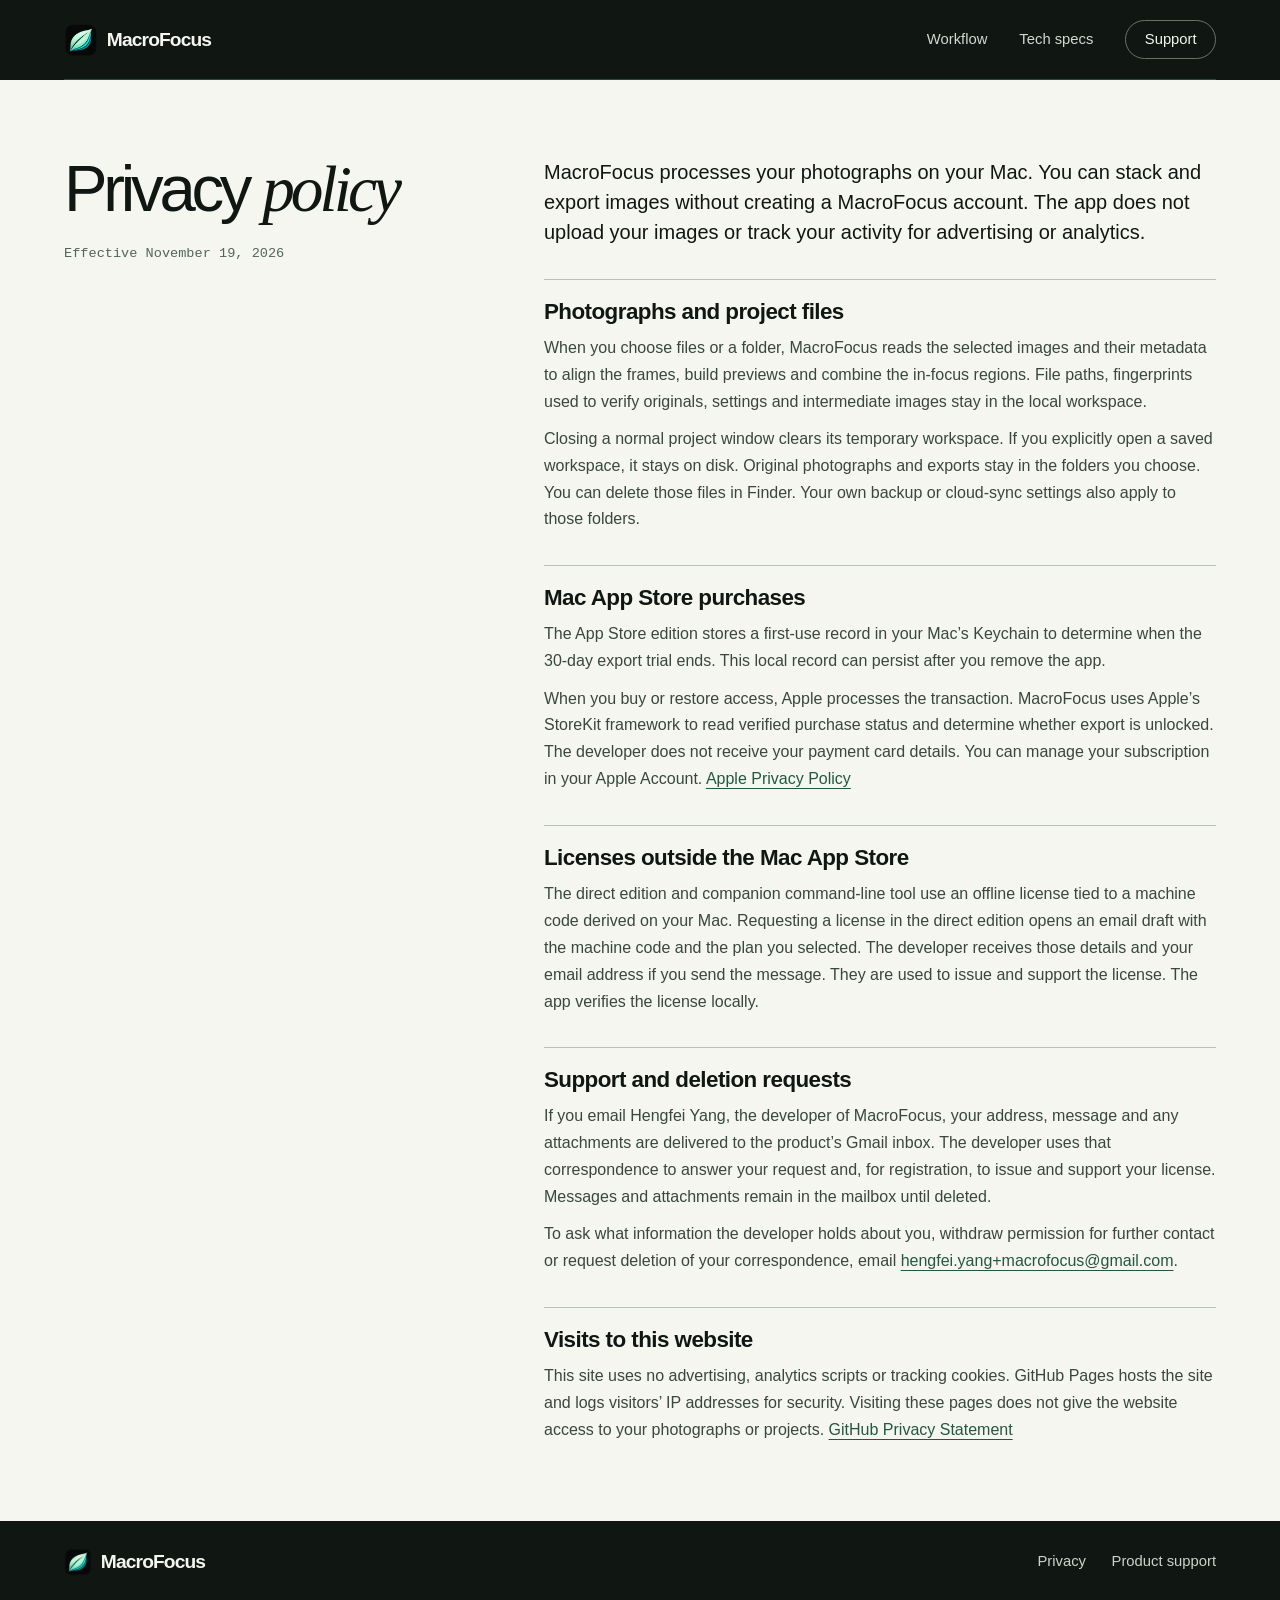
==== privacy/index.html @ cf0dd092 "Publish the MacroFocus website and privacy policy" ====
<!doctype html>
<html lang="en">
<head>
  <meta charset="utf-8">
  <meta name="viewport" content="width=device-width, initial-scale=1">
  <meta name="theme-color" content="#101713">
  <meta name="description" content="How MacroFocus handles photographs, local project files, App Store purchases, support messages and visits to this website.">
  <title>Privacy Policy — MacroFocus</title>
  <link rel="icon" type="image/png" href="../assets/macrofocus.png">
  <link rel="stylesheet" href="../styles.css">
</head>
<body>
  <a class="skip" href="#main">Skip to content</a>
  <header class="masthead">
    <div class="wrap masthead-inner">
      <a class="brand" href="../" aria-label="MacroFocus home"><img src="../assets/macrofocus.png" width="34" height="34" alt="">MacroFocus</a>
      <nav aria-label="Main"><a href="../#workflow">Workflow</a><a href="../#specs">Tech specs</a></nav>
      <a class="support" href="mailto:hengfei.yang+macrofocus@gmail.com">Support</a>
    </div>
  </header>

  <main id="main" class="policy">
    <div class="wrap policy-layout">
      <header>
        <h1 id="policy-title">Privacy <em>policy</em></h1>
        <p class="updated">Effective <time datetime="2026-11-19">November 19, 2026</time></p>
      </header>
      <article aria-labelledby="policy-title">
        <p>MacroFocus processes your photographs on your Mac. You can stack and export images without creating a MacroFocus account. The app does not upload your images or track your activity for advertising or analytics.</p>

        <h2>Photographs and project files</h2>
        <p>When you choose files or a folder, MacroFocus reads the selected images and their metadata to align the frames, build previews and combine the in-focus regions. File paths, fingerprints used to verify originals, settings and intermediate images stay in the local workspace.</p>
        <p>Closing a normal project window clears its temporary workspace. If you explicitly open a saved workspace, it stays on disk. Original photographs and exports stay in the folders you choose. You can delete those files in Finder. Your own backup or cloud-sync settings also apply to those folders.</p>

        <h2>Mac App Store purchases</h2>
        <p>The App Store edition stores a first-use record in your Mac’s Keychain to determine when the 30-day export trial ends. This local record can persist after you remove the app.</p>
        <p>When you buy or restore access, Apple processes the transaction. MacroFocus uses Apple’s StoreKit framework to read verified purchase status and determine whether export is unlocked. The developer does not receive your payment card details. You can manage your subscription in your Apple Account. <a href="https://www.apple.com/legal/privacy/en-ww/">Apple Privacy Policy</a></p>

        <h2>Licenses outside the Mac App Store</h2>
        <p>The direct edition and companion command-line tool use an offline license tied to a machine code derived on your Mac. Requesting a license in the direct edition opens an email draft with the machine code and the plan you selected. The developer receives those details and your email address if you send the message. They are used to issue and support the license. The app verifies the license locally.</p>

        <h2>Support and deletion requests</h2>
        <p>If you email Hengfei Yang, the developer of MacroFocus, your address, message and any attachments are delivered to the product’s Gmail inbox. The developer uses that correspondence to answer your request and, for registration, to issue and support your license. Messages and attachments remain in the mailbox until deleted.</p>
        <p>To ask what information the developer holds about you, withdraw permission for further contact or request deletion of your correspondence, email <a href="mailto:hengfei.yang+macrofocus@gmail.com">hengfei.yang+macrofocus@gmail.com</a>.</p>

        <h2>Visits to this website</h2>
        <p>This site uses no advertising, analytics scripts or tracking cookies. GitHub Pages hosts the site and logs visitors’ IP addresses for security. Visiting these pages does not give the website access to your photographs or projects. <a href="https://docs.github.com/en/site-policy/privacy-policies/github-general-privacy-statement">GitHub Privacy Statement</a></p>
      </article>
    </div>
  </main>
  <footer><div class="wrap footer-inner">
    <a class="brand" href="../"><img src="../assets/macrofocus.png" width="28" height="28" alt="">MacroFocus</a>
    <div class="footer-links"><a href="./" aria-current="page">Privacy</a><a href="mailto:hengfei.yang+macrofocus@gmail.com">Product support</a></div>
  </div></footer>
</body>
</html>
---- styles.css ----
:root {
  color-scheme: light;
  --ink: #101713;
  --paper: #f5f6ef;
  --soft: #c2cdc3;
  --mint: #bbf2c9;
  --sans: "Inter", "Helvetica Neue", Arial, sans-serif;
  --serif: "Instrument Serif", Baskerville, "Iowan Old Style", Georgia, serif;
  --mono: "IBM Plex Mono", ui-monospace, Menlo, Consolas, monospace;
}
* { box-sizing: border-box; }
body { margin: 0; background: var(--paper); color: var(--ink); font: 1rem/1.55 var(--sans); }
a { color: inherit; text-underline-offset: .22em; }
:focus-visible { outline: 3px solid #287756; outline-offset: 4px; }
.masthead :focus-visible, .hero :focus-visible, footer :focus-visible { outline-color: var(--mint); }
.skip, .sr-only { position: absolute; width: 1px; height: 1px; padding: 0; margin: -1px; overflow: hidden; clip-path: inset(50%); white-space: nowrap; }
.skip:focus { margin: 8px; padding: .6rem 1rem; width: auto; height: auto; clip-path: none; z-index: 5; background: var(--paper); color: var(--ink); }
.wrap { width: min(90%, 83rem); margin-inline: auto; }
.masthead, .hero, footer { background: var(--ink); color: var(--paper); }
.masthead-inner, .footer-inner { display: flex; align-items: center; gap: 2rem; }
.masthead-inner { min-height: 5rem; border-bottom: 1px solid #364338; }
.brand { display: inline-flex; align-items: center; gap: .55rem; font-weight: 650; font-size: 1.2rem; letter-spacing: -.045em; text-decoration: none; }
.brand img { display: block; }
nav { display: flex; gap: 2rem; margin-left: auto; }
nav a, .support, .footer-links a { font-size: .925rem; font-weight: 500; text-decoration: none; }
nav a { color: #d1d9d1; padding-block: .5rem; }
nav a:hover, .footer-links a:hover { text-decoration: underline; }
.support { border: 1px solid #647466; border-radius: 2rem; padding: .42rem 1.15rem; }
.support:hover { border-color: var(--mint); color: var(--mint); }
.hero-layout { display: grid; grid-template-columns: minmax(0, .83fr) minmax(0, 1.17fr); gap: clamp(2rem, 4vw, 4.8rem); align-items: center; padding-block: clamp(3.2rem, 5.7vw, 6.2rem); }
h1, h2, h3, p, figure, dl, dd { margin: 0; }
.category, .compatibility, .view-label, figcaption, .updated { font-family: var(--mono); }
.category { display: flex; align-items: center; gap: .72rem; text-transform: uppercase; letter-spacing: .13em; font-size: .78rem; color: var(--mint); }
.category span { width: 1.7rem; border-top: 1px solid; }
.hero h1 { margin: 1.4rem 0 1.5rem; font-size: clamp(3.45rem, 5.65vw, 5.9rem); line-height: 1.02; letter-spacing: -.069em; font-weight: 520; }
h1 em, h2 em { font-family: var(--serif); font-weight: 400; letter-spacing: -.06em; }
.hero h1 em { color: var(--mint); font-size: 1.14em; }
.intro { max-width: 27rem; font-size: 1.1rem; line-height: 1.65; color: #c6cec7; }
.primary { display: inline-block; margin-top: 1.9rem; padding: .74rem 1.4rem; background: var(--mint); color: var(--ink); border-radius: .35rem; text-decoration: none; font-weight: 625; }
.primary:hover { background: #dafbe1; }
.compatibility { color: #b6c4b7; font-size: .8rem; margin-top: 1.1rem; }
.compatibility span { padding-inline: .3rem; color: #91a394; }
.viewer { position: relative; min-width: 0; margin: 0; padding: 0; border: 1px solid #506052; background: #18211a; }
.image-window { overflow: hidden; position: relative; aspect-ratio: 1.58; background: #101b13; }
.beetle, .defocus { display: block; width: 100%; height: 100%; object-fit: cover; }
.defocus { position: absolute; inset: 0; background: center / cover url("assets/jewel-beetle.webp"); filter: blur(6px); opacity: 0; mask-image: radial-gradient(ellipse at 25% 25%, transparent 8%, #000 47%); }
#single:checked ~ .image-window .defocus { opacity: 1; }
.corner { position: absolute; width: 15px; height: 15px; border-color: #eef9e4; border-style: solid; opacity: .75; }
.tl { top: 12px; left: 12px; border-width: 1px 0 0 1px; }
.tr { top: 12px; right: 12px; border-width: 1px 1px 0 0; }
.bl { bottom: 12px; left: 12px; border-width: 0 0 1px 1px; }
.br { bottom: 12px; right: 12px; border-width: 0 1px 1px 0; }
.view-controls { display: flex; align-items: center; justify-content: space-between; gap: .5rem; padding: .6rem .9rem; border-top: 1px solid #506052; }
.view-label { font-size: .78rem; letter-spacing: .04em; color: #d3ded4; }
.switch { display: flex; border: 1px solid #5c705e; border-radius: .25rem; overflow: hidden; }
.switch label { font-size: .85rem; line-height: 1.3; padding: .42rem .75rem; cursor: pointer; color: #d3ded4; }
#single:checked ~ .view-controls [for="single"], #stacked:checked ~ .view-controls [for="stacked"] { color: #112418; background: var(--mint); }
#single:focus-visible ~ .view-controls [for="single"], #stacked:focus-visible ~ .view-controls [for="stacked"] { outline: 3px solid #26714d; outline-offset: -3px; }
figcaption { display: flex; justify-content: space-between; gap: .5rem; margin-top: .7rem; color: #b7c4b9; font-size: .78rem; }
figcaption i { padding-inline: .15rem; opacity: .7; }
.workflow, .specs { padding-block: clamp(3.4rem, 6vw, 6rem); }
h2 { font-size: clamp(2.25rem, 3.7vw, 3.8rem); line-height: 1.1; letter-spacing: -.056em; font-weight: 530; }
.stages { display: grid; grid-template-columns: repeat(3, minmax(0, 1fr)); gap: 3rem; padding: 0; margin: 2.4rem 0 0; list-style: none; }
.stages li { padding-top: 1.5rem; border-top: 1px solid #aebbae; }
h3 { font-size: 1.35rem; letter-spacing: -.035em; line-height: 1.25; font-weight: 590; }
.stages p, .specs p { color: #465349; max-width: 35ch; margin-top: .65rem; line-height: 1.65; }
.diagram { position: relative; width: 3.3rem; height: 2.6rem; margin-bottom: 1.1rem; color: #336448; }
.frames span, .planes span { position: absolute; width: 2.35rem; height: 1.5rem; border: 1.5px solid; border-radius: 2px; background: var(--paper); }
.frames span:nth-child(1) { left: .65rem; top: 0; }
.frames span:nth-child(2) { left: .35rem; top: .28rem; }
.frames span:nth-child(3) { left: 0; top: .55rem; background: linear-gradient(142deg, transparent 42%, #88a18c 43% 47%, transparent 48%), var(--paper); }
.planes span { transform: rotate(-29deg) skewX(26deg) scale(.8); left: .25rem; }
.planes span:nth-child(1) { top: .85rem; }
.planes span:nth-child(2) { top: .47rem; }
.planes span:nth-child(3) { top: .09rem; background: #d1e4d0; }
.compare span { display: block; position: absolute; top: .25rem; left: 0; width: 2.8rem; height: 1.7rem; border: 1.5px solid; border-radius: 2px; background: linear-gradient(to right, #d1e4d0 50%, transparent 50%); }
.compare span::after { content: ""; position: absolute; left: 50%; top: -.3rem; bottom: -.3rem; border-left: 2px solid; }
.specs { background: #e6ece2; }
.specs-layout { display: grid; grid-template-columns: .78fr 1.22fr; gap: 4rem; }
.specs h2 em { color: #375c43; }
.specs p { margin-top: 1.35rem; }
dl { border-top: 1px solid #9fae9f; }
dl div { display: grid; grid-template-columns: 8.7rem 1fr; gap: 1.4rem; padding: .95rem 0; border-bottom: 1px solid #bac7ba; }
dt { font-weight: 600; }
dd { color: #35423a; }
.footer-inner { justify-content: space-between; padding-block: 1.65rem; }
.footer-links { display: flex; align-items: center; gap: 1.6rem; flex-wrap: wrap; }
.footer-links a { color: #cad4cc; }

.policy { padding-block: clamp(3rem, 6vw, 6rem); }
.policy-layout { display: grid; grid-template-columns: .75fr 1.25fr; gap: clamp(3rem, 6vw, 7rem); }
.policy h1 { font-size: clamp(3rem, 5.1vw, 5.2rem); line-height: .98; letter-spacing: -.065em; font-weight: 520; }
.updated { margin-top: 1.35rem; font-size: .85rem; color: #536559; }
.policy article { max-width: 43rem; }
.policy article p { color: #39473c; line-height: 1.68; }
.policy article > p:first-child { color: var(--ink); font-size: 1.25rem; line-height: 1.5; }
.policy article h2 { margin: 2rem 0 .65rem; padding-top: 1.25rem; border-top: 1px solid #b6c2b5; font-size: 1.4rem; letter-spacing: -.025em; font-weight: 600; }
.policy article p + p { margin-top: .65rem; }
.policy article a { color: #22593d; overflow-wrap: anywhere; }
@media (max-width: 58rem) {
  .hero-layout { grid-template-columns: 1fr 1.03fr; gap: 1.6rem; }
  .hero h1 { font-size: clamp(2.8rem, 5.6vw, 3.8rem); }
  .stages { gap: 1.5rem; }
  .specs-layout { grid-template-columns: .75fr 1.25fr; gap: 2.25rem; }
  dl div { grid-template-columns: 7rem 1fr; }
}
@media (max-width: 46rem) {
  .wrap { width: min(90%, 36rem); }
  .masthead-inner { min-height: 4.2rem; gap: 1rem; }
  nav { gap: 1rem; }
  .support { display: none; }
  .hero-layout, .specs-layout, .policy-layout { grid-template-columns: minmax(0, 1fr); }
  .hero-layout { gap: 2rem; padding-block: 2.75rem 2.15rem; }
  .hero h1 { font-size: clamp(3.15rem, 11vw, 4.7rem); margin-block: 1rem; }
  .intro { max-width: 32rem; }
  .primary { margin-top: 1.25rem; }
  .stages { grid-template-columns: 1fr; gap: 1.4rem; margin-top: 1.7rem; }
  .stages li { display: grid; grid-template-columns: 3.7rem 1fr; column-gap: .5rem; }
  .stages .diagram { grid-row: span 2; }
  .stages p { max-width: 45ch; }
  .specs-layout, .policy-layout { gap: 1.8rem; }
  .specs h2 br { display: none; }
  .specs h2 em::before { content: " "; }
  .footer-inner { gap: 1rem; flex-wrap: wrap; }
  .footer-links { gap: 1rem; }
}
@media (max-width: 23rem) {
  .brand { gap: .28rem; font-size: 1.05rem; }
  nav { gap: .65rem; }
  nav a { font-size: .85rem; }
  .view-controls { padding-inline: .5rem; }
  figcaption { flex-wrap: wrap; }
  dl div { grid-template-columns: 1fr; gap: .2rem; }
}
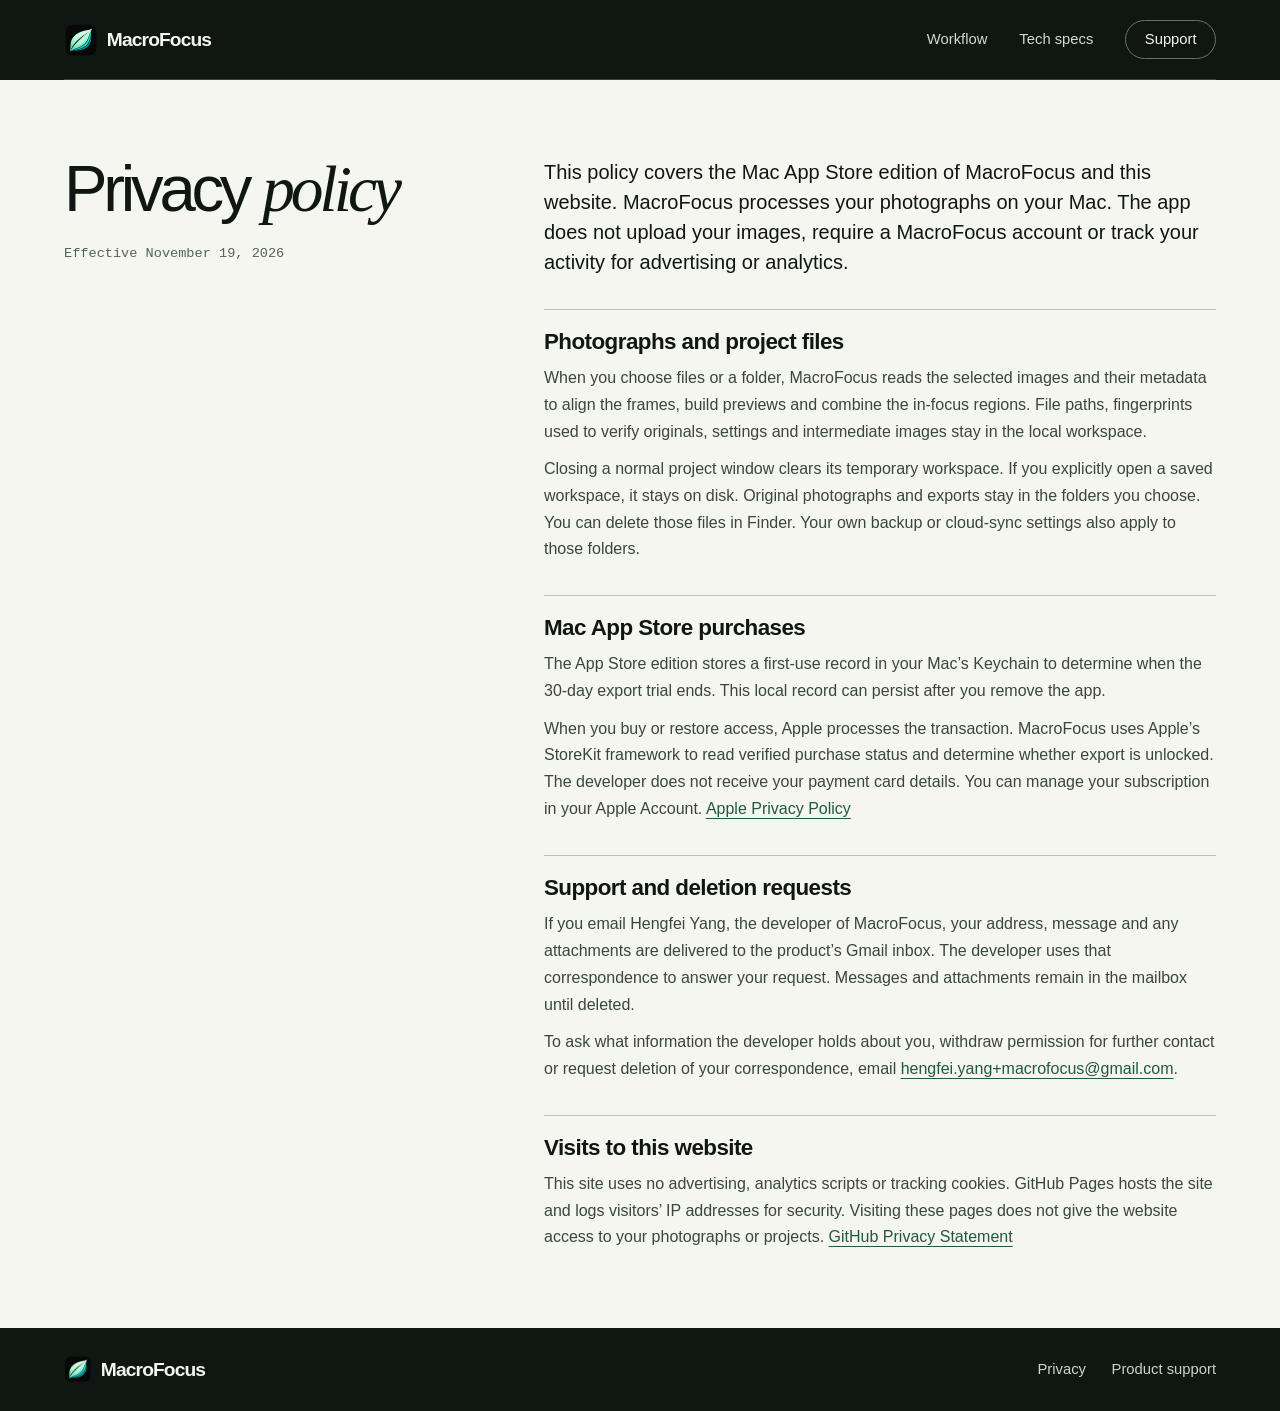
==== commit 7452f2ff: "Make the Mac App Store the only download and purchase channel" ====
--- a/privacy/index.html
+++ b/privacy/index.html
@@ -26,7 +26,7 @@
         <p class="updated">Effective <time datetime="2026-11-19">November 19, 2026</time></p>
       </header>
       <article aria-labelledby="policy-title">
-        <p>MacroFocus processes your photographs on your Mac. You can stack and export images without creating a MacroFocus account. The app does not upload your images or track your activity for advertising or analytics.</p>
+        <p>This policy covers the Mac App Store edition of MacroFocus and this website. MacroFocus processes your photographs on your Mac. The app does not upload your images, require a MacroFocus account or track your activity for advertising or analytics.</p>
 
         <h2>Photographs and project files</h2>
         <p>When you choose files or a folder, MacroFocus reads the selected images and their metadata to align the frames, build previews and combine the in-focus regions. File paths, fingerprints used to verify originals, settings and intermediate images stay in the local workspace.</p>
@@ -36,11 +36,8 @@
         <p>The App Store edition stores a first-use record in your Mac’s Keychain to determine when the 30-day export trial ends. This local record can persist after you remove the app.</p>
         <p>When you buy or restore access, Apple processes the transaction. MacroFocus uses Apple’s StoreKit framework to read verified purchase status and determine whether export is unlocked. The developer does not receive your payment card details. You can manage your subscription in your Apple Account. <a href="https://www.apple.com/legal/privacy/en-ww/">Apple Privacy Policy</a></p>
 
-        <h2>Licenses outside the Mac App Store</h2>
-        <p>The direct edition and companion command-line tool use an offline license tied to a machine code derived on your Mac. Requesting a license in the direct edition opens an email draft with the machine code and the plan you selected. The developer receives those details and your email address if you send the message. They are used to issue and support the license. The app verifies the license locally.</p>
-
         <h2>Support and deletion requests</h2>
-        <p>If you email Hengfei Yang, the developer of MacroFocus, your address, message and any attachments are delivered to the product’s Gmail inbox. The developer uses that correspondence to answer your request and, for registration, to issue and support your license. Messages and attachments remain in the mailbox until deleted.</p>
+        <p>If you email Hengfei Yang, the developer of MacroFocus, your address, message and any attachments are delivered to the product’s Gmail inbox. The developer uses that correspondence to answer your request. Messages and attachments remain in the mailbox until deleted.</p>
         <p>To ask what information the developer holds about you, withdraw permission for further contact or request deletion of your correspondence, email <a href="mailto:hengfei.yang+macrofocus@gmail.com">hengfei.yang+macrofocus@gmail.com</a>.</p>
 
         <h2>Visits to this website</h2>
--- a/styles.css
+++ b/styles.css
@@ -38,6 +38,7 @@
 .intro { max-width: 27rem; font-size: 1.1rem; line-height: 1.65; color: #c6cec7; }
 .primary { display: inline-block; margin-top: 1.9rem; padding: .74rem 1.4rem; background: var(--mint); color: var(--ink); border-radius: .35rem; text-decoration: none; font-weight: 625; }
 .primary:hover { background: #dafbe1; }
+.release-note { margin-top: .65rem; color: var(--soft); font-size: .9rem; }
 .compatibility { color: #b6c4b7; font-size: .8rem; margin-top: 1.1rem; }
 .compatibility span { padding-inline: .3rem; color: #91a394; }
 .viewer { position: relative; min-width: 0; margin: 0; padding: 0; border: 1px solid #506052; background: #18211a; }
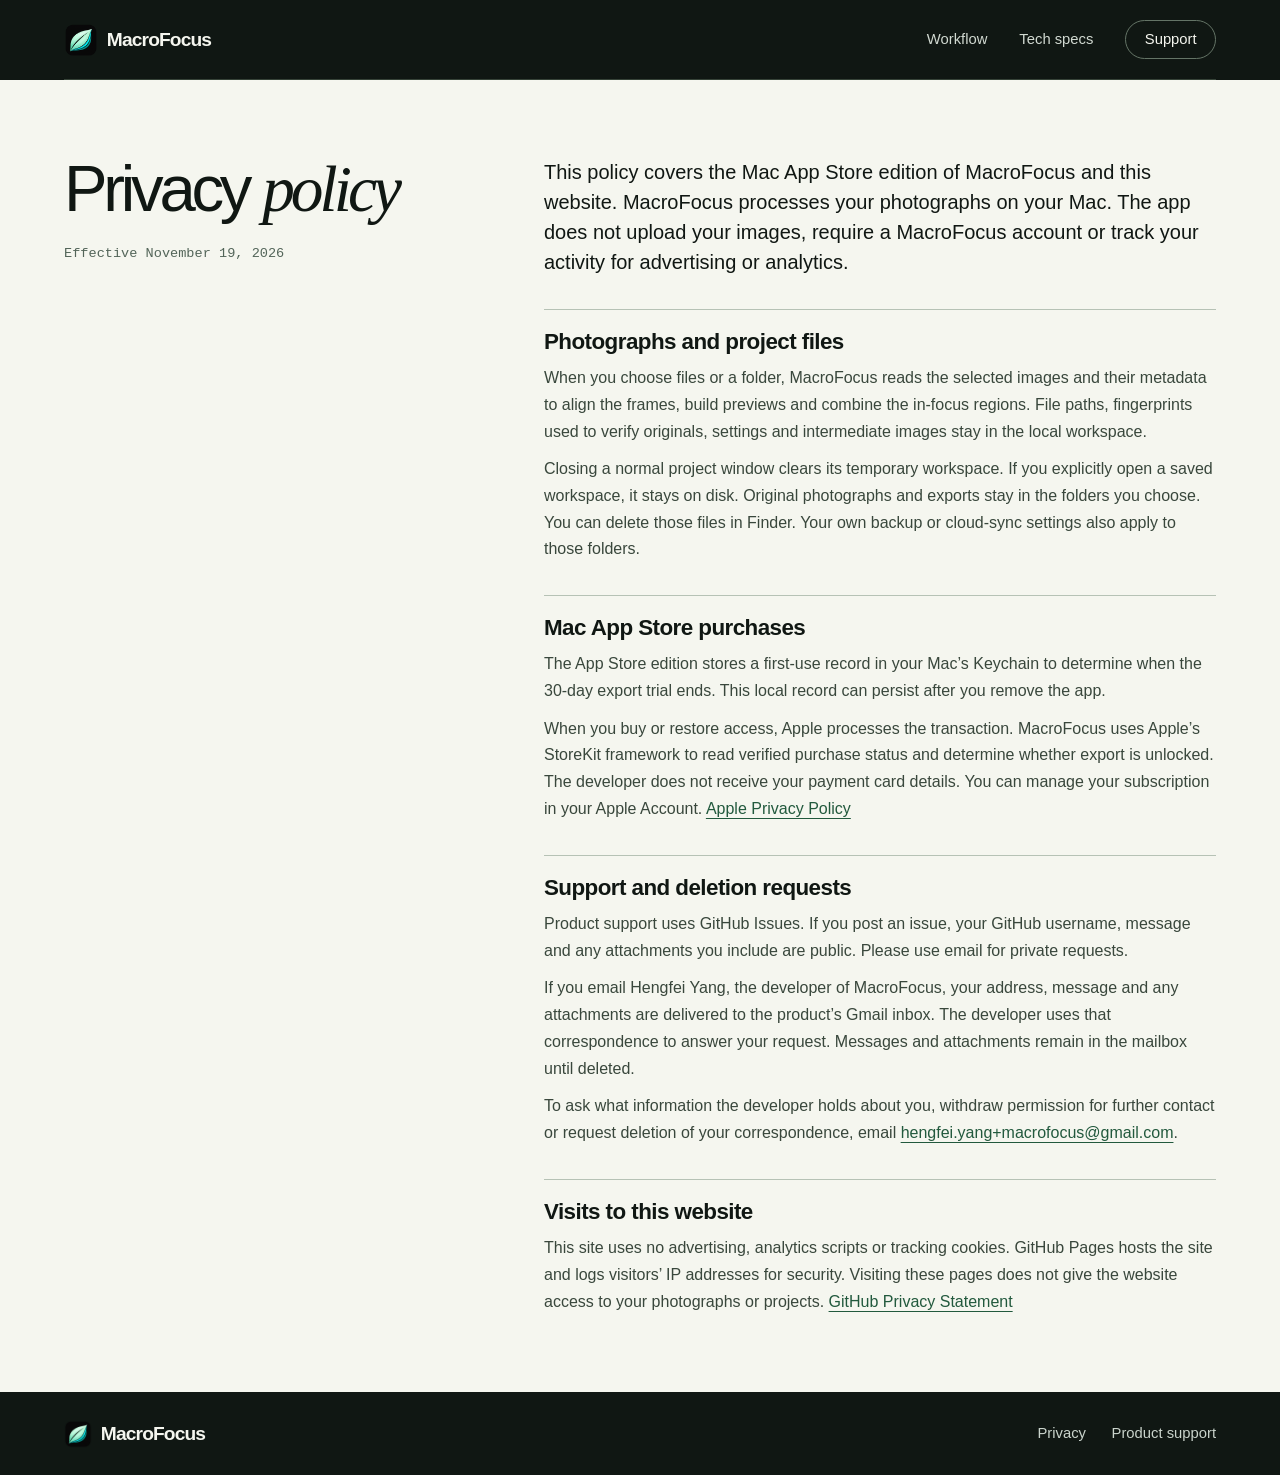
==== commit 3e573410: "Link product support to the public GitHub Issues list" ====
--- a/privacy/index.html
+++ b/privacy/index.html
@@ -15,7 +15,7 @@
     <div class="wrap masthead-inner">
       <a class="brand" href="../" aria-label="MacroFocus home"><img src="../assets/macrofocus.png" width="34" height="34" alt="">MacroFocus</a>
       <nav aria-label="Main"><a href="../#workflow">Workflow</a><a href="../#specs">Tech specs</a></nav>
-      <a class="support" href="mailto:hengfei.yang+macrofocus@gmail.com">Support</a>
+      <a class="support" href="https://github.com/hengfeiyang/macrofocus/issues">Support</a>
     </div>
   </header>
 
@@ -37,6 +37,7 @@
         <p>When you buy or restore access, Apple processes the transaction. MacroFocus uses Apple’s StoreKit framework to read verified purchase status and determine whether export is unlocked. The developer does not receive your payment card details. You can manage your subscription in your Apple Account. <a href="https://www.apple.com/legal/privacy/en-ww/">Apple Privacy Policy</a></p>
 
         <h2>Support and deletion requests</h2>
+        <p>Product support uses GitHub Issues. If you post an issue, your GitHub username, message and any attachments you include are public. Please use email for private requests.</p>
         <p>If you email Hengfei Yang, the developer of MacroFocus, your address, message and any attachments are delivered to the product’s Gmail inbox. The developer uses that correspondence to answer your request. Messages and attachments remain in the mailbox until deleted.</p>
         <p>To ask what information the developer holds about you, withdraw permission for further contact or request deletion of your correspondence, email <a href="mailto:hengfei.yang+macrofocus@gmail.com">hengfei.yang+macrofocus@gmail.com</a>.</p>
 
@@ -47,7 +48,7 @@
   </main>
   <footer><div class="wrap footer-inner">
     <a class="brand" href="../"><img src="../assets/macrofocus.png" width="28" height="28" alt="">MacroFocus</a>
-    <div class="footer-links"><a href="./" aria-current="page">Privacy</a><a href="mailto:hengfei.yang+macrofocus@gmail.com">Product support</a></div>
+    <div class="footer-links"><a href="./" aria-current="page">Privacy</a><a href="https://github.com/hengfeiyang/macrofocus/issues">Product support</a></div>
   </div></footer>
 </body>
 </html>
